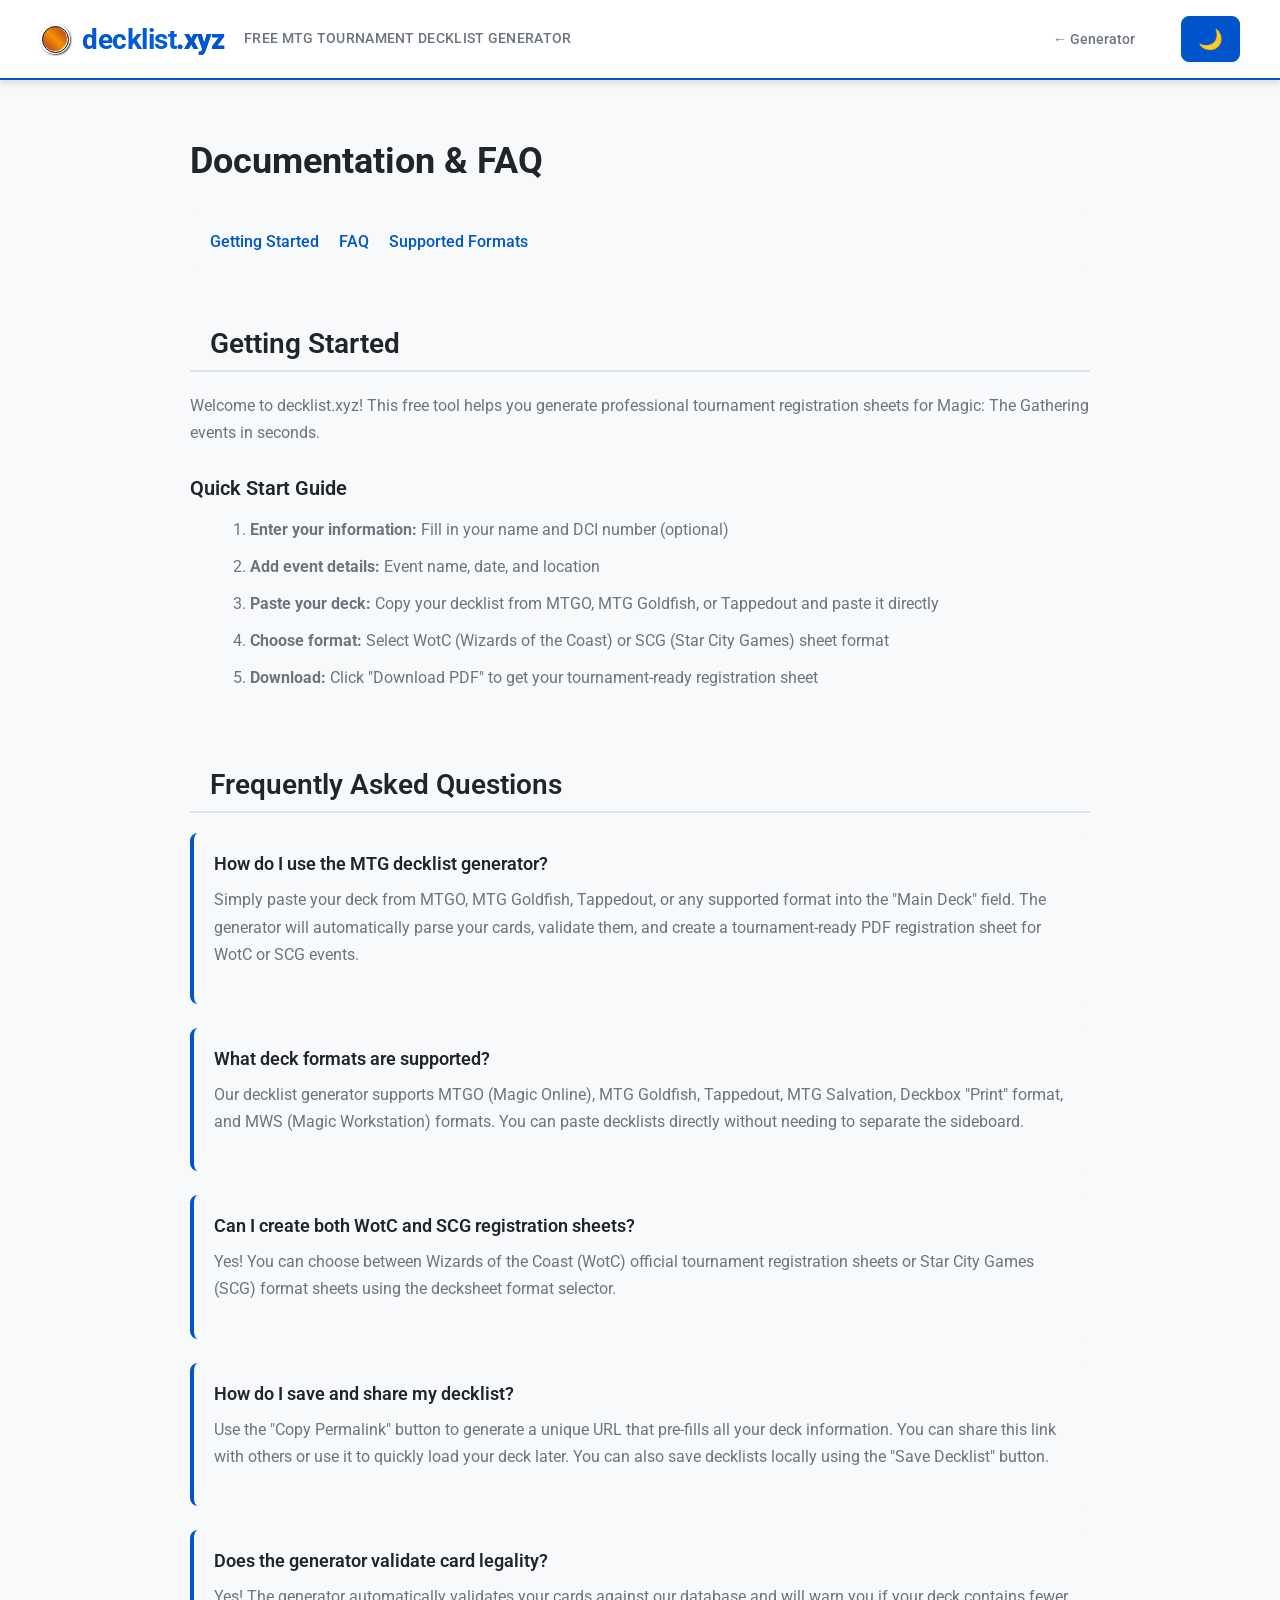
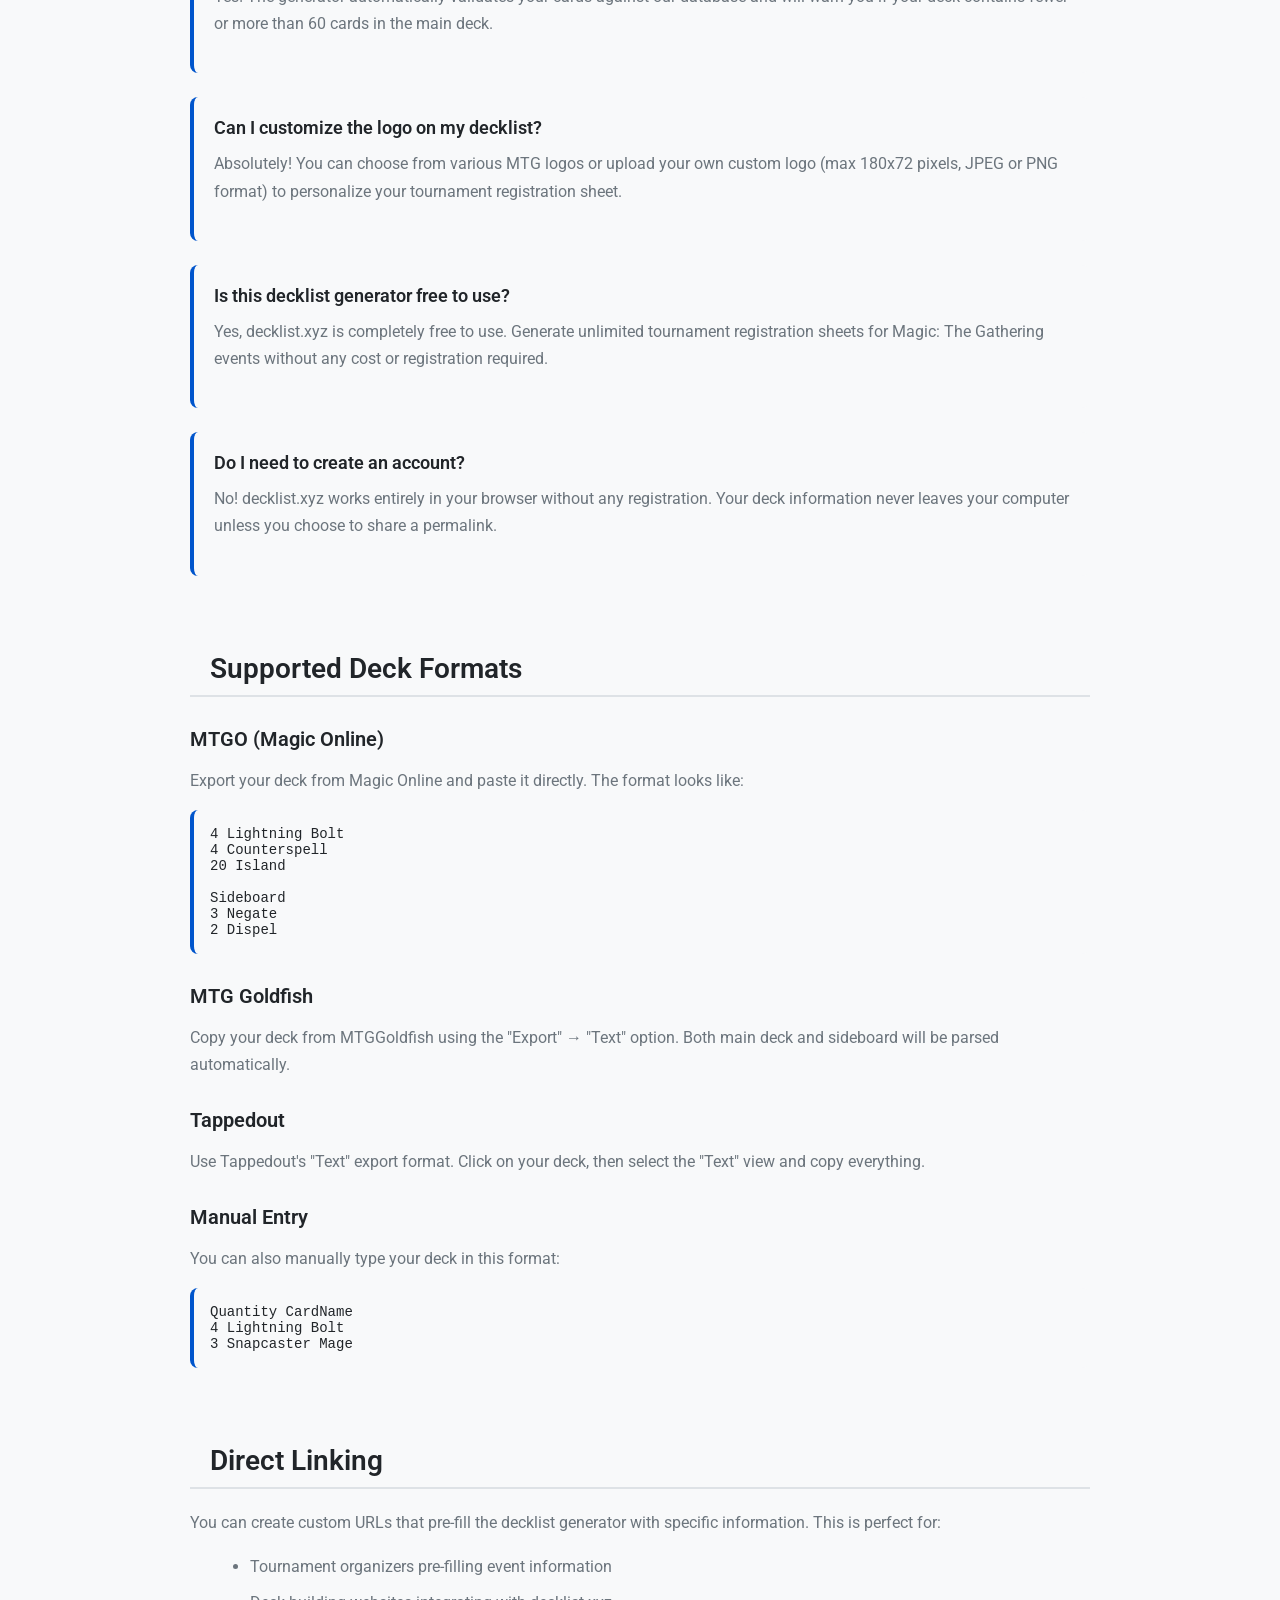
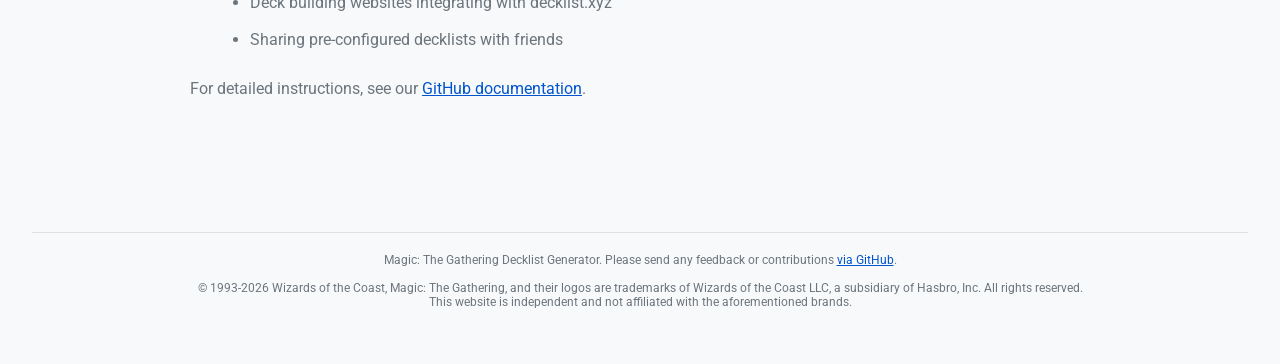
==== docs.html @ b52dbd91 "Updated docs" ====
<!DOCTYPE html>
<html lang="en">
<head>
  <title>Documentation & FAQ - MTG Decklist Generator | decklist.xyz</title>
  <meta charset="utf-8">
  <meta name="viewport" content="width=device-width, initial-scale=1">
  <meta name="description" content="Complete documentation and frequently asked questions for decklist.xyz - the free MTG tournament registration sheet generator. Learn how to use all features and formats.">
  <meta name="keywords" content="MTG decklist help, decklist generator tutorial, MTGO format, MTG Goldfish format, tournament registration help, WotC decklist guide">
  <meta name="author" content="decklist.xyz">
  <meta name="robots" content="index, follow">
  <link rel="canonical" href="https://decklist.xyz/docs.html">

  <!-- Open Graph / Facebook -->
  <meta property="og:type" content="website">
  <meta property="og:url" content="https://decklist.xyz/docs.html">
  <meta property="og:title" content="Documentation & FAQ - MTG Decklist Generator">
  <meta property="og:description" content="Complete documentation and frequently asked questions for decklist.xyz - the free MTG tournament registration sheet generator.">
  <meta property="og:image" content="https://decklist.xyz/images/logos/mtg.jpg">

  <!-- Twitter -->
  <meta property="twitter:card" content="summary_large_image">
  <meta property="twitter:url" content="https://decklist.xyz/docs.html">
  <meta property="twitter:title" content="Documentation & FAQ - MTG Decklist Generator">
  <meta property="twitter:description" content="Complete documentation and frequently asked questions for decklist.xyz.">
  <meta property="twitter:image" content="https://decklist.xyz/images/logos/mtg.jpg">

  <!-- FAQ Schema for Rich Snippets -->
  <script type="application/ld+json">
  {
    "@context": "https://schema.org",
    "@type": "FAQPage",
    "mainEntity": [
      {
        "@type": "Question",
        "name": "How do I use the MTG decklist generator?",
        "acceptedAnswer": {
          "@type": "Answer",
          "text": "Simply paste your deck from MTGO, MTG Goldfish, Tappedout, or any supported format into the Main Deck field. The generator will automatically parse your cards, validate them, and create a tournament-ready PDF registration sheet for WotC or SCG events."
        }
      },
      {
        "@type": "Question",
        "name": "What deck formats are supported?",
        "acceptedAnswer": {
          "@type": "Answer",
          "text": "Our decklist generator supports MTGO (Magic Online), MTG Goldfish, Tappedout, MTG Salvation, Deckbox Print format, and MWS (Magic Workstation) formats. You can paste decklists directly without needing to separate the sideboard."
        }
      },
      {
        "@type": "Question",
        "name": "Can I create both WotC and SCG registration sheets?",
        "acceptedAnswer": {
          "@type": "Answer",
          "text": "Yes! You can choose between Wizards of the Coast (WotC) official tournament registration sheets or Star City Games (SCG) format sheets using the decksheet format selector."
        }
      },
      {
        "@type": "Question",
        "name": "How do I save and share my decklist?",
        "acceptedAnswer": {
          "@type": "Answer",
          "text": "Use the Copy Permalink button to generate a unique URL that pre-fills all your deck information. You can share this link with others or use it to quickly load your deck later. You can also save decklists locally using the Save Decklist button."
        }
      },
      {
        "@type": "Question",
        "name": "Does the generator validate card legality?",
        "acceptedAnswer": {
          "@type": "Answer",
          "text": "Yes! The generator automatically validates your cards against our database and will warn you if your deck contains fewer or more than 60 cards in the main deck."
        }
      },
      {
        "@type": "Question",
        "name": "Can I customize the logo on my decklist?",
        "acceptedAnswer": {
          "@type": "Answer",
          "text": "Absolutely! You can choose from various MTG logos or upload your own custom logo (max 180x72 pixels, JPEG or PNG format) to personalize your tournament registration sheet."
        }
      },
      {
        "@type": "Question",
        "name": "Is this decklist generator free to use?",
        "acceptedAnswer": {
          "@type": "Answer",
          "text": "Yes, decklist.xyz is completely free to use. Generate unlimited tournament registration sheets for Magic: The Gathering events without any cost or registration required."
        }
      }
    ]
  }
  </script>

  <link rel="stylesheet" href="https://fonts.googleapis.com/css2?family=Roboto:wght@400;700&display=swap">
  <link rel="stylesheet" type="text/css" href="css/decklist.css">

  <!-- jQuery -->
  <script type="text/javascript" src="js/jquery/jquery-3.1.1.min.js"></script>

  <!-- Dark mode script -->
  <script>
    // Initialize dark mode from localStorage before page renders
    if (localStorage.getItem('darkMode') === 'true') {
      document.documentElement.classList.add('dark-mode');
    }

    document.addEventListener('DOMContentLoaded', function() {
      const body = document.body;
      const darkModeToggle = document.getElementById('darkModeToggle');
      const darkModeIcon = document.getElementById('darkModeIcon');

      // Apply saved dark mode preference
      const isDarkMode = localStorage.getItem('darkMode') === 'true';
      if (isDarkMode) {
        body.classList.add('dark-mode');
        darkModeIcon.textContent = '☀️';
      }

      // Toggle dark mode
      darkModeToggle.addEventListener('click', function() {
        body.classList.toggle('dark-mode');
        const isDark = body.classList.contains('dark-mode');

        // Update icon
        darkModeIcon.textContent = isDark ? '☀️' : '🌙';

        // Save preference
        localStorage.setItem('darkMode', isDark);
      });

      // Initialize random rarity icon
      const rarities = ['common', 'uncommon', 'rare', 'mythic'];
      const randomRarity = rarities[Math.floor(Math.random() * rarities.length)];
      const iconElement = document.getElementById('rarityIcon');

      if (iconElement) {
        iconElement.classList.add(randomRarity);

        // Add click handler to cycle through rarities
        iconElement.addEventListener('click', function() {
          const currentRarity = rarities.find(r => iconElement.classList.contains(r));
          const currentIndex = rarities.indexOf(currentRarity);
          const nextIndex = (currentIndex + 1) % rarities.length;

          // Remove current rarity class and add next one
          iconElement.classList.remove(currentRarity);
          iconElement.classList.add(rarities[nextIndex]);
        });

        // Make it look clickable
        iconElement.style.cursor = 'pointer';
      }

      // Update year
      document.getElementById('current-year').textContent = new Date().getFullYear();
    });
  </script>
</head>

<body>
  <!-- Navigation Bar -->
  <nav class="navbar">
    <div class="navbar-container">
      <div class="navbar-brand">
        <div class="brand-icon" id="rarityIcon"></div>
        <a href="/" style="text-decoration: none; color: inherit;">
          <span class="brand-text">decklist<span class="brand-highlight">.xyz</span></span>
        </a>
      </div>
      <h1>FREE MTG TOURNAMENT DECKLIST GENERATOR</h1>
      <div class="navbar-links">
        <a href="/">← Generator</a>
      </div>
      <button class="dark-mode-toggle" id="darkModeToggle" title="Toggle dark mode">
        <span id="darkModeIcon">🌙</span>
      </button>
    </div>
  </nav>

  <div class="wrapper">
    <div class="docs-container">
      <h2 class="docs-title">Documentation & FAQ</h2>

      <nav class="docs-nav">
        <a href="#getting-started">Getting Started</a>
        <a href="#faq">FAQ</a>
        <a href="#formats">Supported Formats</a>
      </nav>

      <!-- Getting Started Section -->
      <section id="getting-started" class="docs-section">
        <h2>Getting Started</h2>
        <p>Welcome to decklist.xyz! This free tool helps you generate professional tournament registration sheets for Magic: The Gathering events in seconds.</p>

        <div class="docs-subsection">
          <h3>Quick Start Guide</h3>
          <ol>
            <li><strong>Enter your information:</strong> Fill in your name and DCI number (optional)</li>
            <li><strong>Add event details:</strong> Event name, date, and location</li>
            <li><strong>Paste your deck:</strong> Copy your decklist from MTGO, MTG Goldfish, or Tappedout and paste it directly</li>
            <li><strong>Choose format:</strong> Select WotC (Wizards of the Coast) or SCG (Star City Games) sheet format</li>
            <li><strong>Download:</strong> Click "Download PDF" to get your tournament-ready registration sheet</li>
          </ol>
        </div>
      </section>

      <!-- FAQ Section -->
      <section id="faq" class="docs-section">
        <h2>Frequently Asked Questions</h2>

        <div class="faq-item">
          <h3>How do I use the MTG decklist generator?</h3>
          <p>Simply paste your deck from MTGO, MTG Goldfish, Tappedout, or any supported format into the "Main Deck" field. The generator will automatically parse your cards, validate them, and create a tournament-ready PDF registration sheet for WotC or SCG events.</p>
        </div>

        <div class="faq-item">
          <h3>What deck formats are supported?</h3>
          <p>Our decklist generator supports MTGO (Magic Online), MTG Goldfish, Tappedout, MTG Salvation, Deckbox "Print" format, and MWS (Magic Workstation) formats. You can paste decklists directly without needing to separate the sideboard.</p>
        </div>

        <div class="faq-item">
          <h3>Can I create both WotC and SCG registration sheets?</h3>
          <p>Yes! You can choose between Wizards of the Coast (WotC) official tournament registration sheets or Star City Games (SCG) format sheets using the decksheet format selector.</p>
        </div>

        <div class="faq-item">
          <h3>How do I save and share my decklist?</h3>
          <p>Use the "Copy Permalink" button to generate a unique URL that pre-fills all your deck information. You can share this link with others or use it to quickly load your deck later. You can also save decklists locally using the "Save Decklist" button.</p>
        </div>

        <div class="faq-item">
          <h3>Does the generator validate card legality?</h3>
          <p>Yes! The generator automatically validates your cards against our database and will warn you if your deck contains fewer or more than 60 cards in the main deck.</p>
        </div>

        <div class="faq-item">
          <h3>Can I customize the logo on my decklist?</h3>
          <p>Absolutely! You can choose from various MTG logos or upload your own custom logo (max 180x72 pixels, JPEG or PNG format) to personalize your tournament registration sheet.</p>
        </div>

        <div class="faq-item">
          <h3>Is this decklist generator free to use?</h3>
          <p>Yes, decklist.xyz is completely free to use. Generate unlimited tournament registration sheets for Magic: The Gathering events without any cost or registration required.</p>
        </div>

        <div class="faq-item">
          <h3>Do I need to create an account?</h3>
          <p>No! decklist.xyz works entirely in your browser without any registration. Your deck information never leaves your computer unless you choose to share a permalink.</p>
        </div>
      </section>

      <!-- Supported Formats Section -->
      <section id="formats" class="docs-section">
        <h2>Supported Deck Formats</h2>

        <div class="docs-subsection">
          <h3>MTGO (Magic Online)</h3>
          <p>Export your deck from Magic Online and paste it directly. The format looks like:</p>
          <pre><code>4 Lightning Bolt
4 Counterspell
20 Island

Sideboard
3 Negate
2 Dispel</code></pre>
        </div>

        <div class="docs-subsection">
          <h3>MTG Goldfish</h3>
          <p>Copy your deck from MTGGoldfish using the "Export" → "Text" option. Both main deck and sideboard will be parsed automatically.</p>
        </div>

        <div class="docs-subsection">
          <h3>Tappedout</h3>
          <p>Use Tappedout's "Text" export format. Click on your deck, then select the "Text" view and copy everything.</p>
        </div>

        <div class="docs-subsection">
          <h3>Manual Entry</h3>
          <p>You can also manually type your deck in this format:</p>
          <pre><code>Quantity CardName
4 Lightning Bolt
3 Snapcaster Mage</code></pre>
        </div>
      </section>

      <!-- Direct Linking Section -->
      <section id="direct-linking" class="docs-section">
        <h2>Direct Linking</h2>
        <p>You can create custom URLs that pre-fill the decklist generator with specific information. This is perfect for:</p>
        <ul>
          <li>Tournament organizers pre-filling event information</li>
          <li>Deck building websites integrating with decklist.xyz</li>
          <li>Sharing pre-configured decklists with friends</li>
        </ul>
        <p>For detailed instructions, see our <a href="https://github.com/DarioFT/decklist#direct-linking">GitHub documentation</a>.</p>
      </section>

    </div>

    <div class="footer">
      Magic: The Gathering Decklist Generator. Please send any feedback or contributions <a href="https://github.com/DarioFT/decklist">via GitHub</a>.
      <br><br>
      © 1993-<span id="current-year"></span> Wizards of the Coast, Magic: The Gathering, and their logos are trademarks of Wizards of the Coast LLC, a subsidiary of Hasbro, Inc. All rights reserved.
      <br>
      This website is independent and not affiliated with the aforementioned brands.
    </div>
  </div>
</body>
</html>
---- css/decklist.css ----
/* CSS Variables for theming */
:root {
  --bg-primary: #ffffff;
  --bg-secondary: #f8f9fa;
  --bg-tertiary: #e9ecef;
  --text-primary: #212529;
  --text-secondary: #6c757d;
  --border-color: #dee2e6;
  --border-color-hover: #adb5bd;
  --accent-color: #0055cc;
  --accent-hover: #0066dd;
  --shadow-sm: 0 1px 3px rgba(0, 0, 0, 0.08);
  --shadow-md: 0 4px 6px rgba(0, 0, 0, 0.1);
  --shadow-lg: 0 10px 20px rgba(0, 0, 0, 0.12);
  --radius-sm: 4px;
  --radius-md: 8px;
  --radius-lg: 12px;
  --transition: all 0.2s ease;
}

/* Dark mode variables */
body.dark-mode {
  --bg-primary: #1a1a1a;
  --bg-secondary: #2d2d2d;
  --bg-tertiary: #3a3a3a;
  --text-primary: #e9ecef;
  --text-secondary: #adb5bd;
  --border-color: #495057;
  --border-color-hover: #6c757d;
  --shadow-sm: 0 1px 3px rgba(0, 0, 0, 0.3);
  --shadow-md: 0 4px 6px rgba(0, 0, 0, 0.4);
  --shadow-lg: 0 10px 20px rgba(0, 0, 0, 0.5);
  --accent-color: #3388ff;
  --accent-hover: #4499ff;
}

.wrapper {
  width: 95%;
  max-width: 1400px;
  margin: 0 auto;
  padding: 20px 0;
}

.content-row {
  display: flex;
  gap: 30px;
  align-items: flex-start;
  margin-bottom: 20px;
}

.wrapleft {
  flex: 1;
  min-width: 0;
}

.left,
#sortorderwrapper {
  margin-right: 0;
}

.right {
  color: var(--text-primary);
  width: 440px;
  flex-shrink: 0;
  text-align: center;
  background: var(--bg-primary);
  border-radius: var(--radius-lg);
  padding: 24px;
  box-shadow: var(--shadow-md);
}

.right > * {
  margin-bottom: 0;
}

/* FAQ Section Styling */
.faq-section {
  max-width: 900px;
  margin: 60px auto 40px;
  padding: 0 20px;
}

.faq-section h2 {
  text-align: center;
  font-size: 28px;
  margin-bottom: 30px;
  border-left: none;
  padding: 0;
}

.faq-item {
  margin-bottom: 24px;
  padding: 20px;
  background: var(--bg-secondary);
  border-radius: var(--radius-md);
  border-left: 4px solid var(--accent-color);
  transition: var(--transition);
}

.faq-item:hover {
  background: var(--bg-tertiary);
  box-shadow: var(--shadow-sm);
}

.faq-item h3 {
  font-size: 18px;
  font-weight: 600;
  color: var(--text-primary);
  margin: 0 0 12px 0;
}

.faq-item p {
  font-size: 15px;
  line-height: 1.6;
  color: var(--text-secondary);
  margin: 0;
}

.footer {
  color: var(--text-secondary);
  font-size: 12px;
  margin-top: 30px;
  margin-bottom: 15px;
  text-align: center;
  width: 100%;
  padding: 20px 0;
  border-top: 1px solid var(--border-color);
}

a {
  text-decoration: none;
  color: var(--accent-color);
  transition: var(--transition);
}

a:hover {
  color: var(--accent-hover);
  text-decoration: underline;
}

body {
  padding: 0px;
  margin: 0px;
  font-family: "Roboto", sans-serif;
  background: var(--bg-secondary);
  color: var(--text-primary);
  transition: background 0.3s ease, color 0.3s ease;
  overflow-x: hidden;
}

/* Navigation Bar */
.navbar {
  background: var(--bg-primary);
  box-shadow: var(--shadow-md);
  border-bottom: 2px solid var(--accent-color);
}

.navbar-container {
  max-width: 1400px;
  margin: 0 auto;
  padding: 16px 40px;
  display: flex;
  align-items: center;
  justify-content: space-between;
  gap: 20px;
}

.navbar-brand {
  display: flex;
  align-items: center;
  gap: 12px;
  font-size: 28px;
  font-weight: 700;
  color: var(--text-primary);
  letter-spacing: -0.5px;
}

.brand-icon {
  width: 24px;
  height: 24px;
  border-radius: 50%;
  box-shadow: 1px 1px 2px rgba(0, 0, 0, 0.8);
  animation: pulse 2s ease-in-out infinite;
  flex-shrink: 0;
}

/* MTG Rarity Symbol Styles */
.brand-icon.common {
  background: rgb(33, 33, 33);
  border: 2px solid white;
}

.brand-icon.uncommon {
  background: linear-gradient(45deg, rgb(70, 100, 110), rgb(185, 220, 235), rgb(70, 100, 110));
  border: 2px solid black;
}

.brand-icon.rare {
  background: linear-gradient(45deg, rgb(118, 98, 55), rgb(230, 205, 140), rgb(118, 98, 55));
  border: 2px solid black;
}

.brand-icon.mythic {
  background: linear-gradient(45deg, rgb(180, 50, 25), rgb(245, 145, 5), rgb(180, 50, 25));
  border: 3px solid white;
  position: relative;
}

.brand-icon.mythic::before {
  content: '';
  position: absolute;
  top: -1.5px;
  left: -1.5px;
  right: -1.5px;
  bottom: -1.5px;
  border: 1.5px solid black;
  border-radius: 50%;
}

@keyframes pulse {
  0%, 100% {
    transform: scale(1);
  }
  50% {
    transform: scale(1.1);
  }
}

.brand-text {
  color: var(--accent-color); /* Fallback */
  background: linear-gradient(135deg, var(--accent-color) 0%, var(--accent-hover) 100%);
  -webkit-background-clip: text;
  -webkit-text-fill-color: transparent;
  background-clip: text;
  font-weight: 700;
}

/* Fallback for browsers that don't support background-clip: text */
@supports not ((-webkit-background-clip: text) or (background-clip: text)) {
  .brand-text {
    color: var(--accent-color);
  }
}

.brand-highlight {
  color: var(--accent-color);
  font-weight: 800;
  -webkit-text-fill-color: var(--accent-color);
}

.navbar-container h1 {
  font-size: 14px;
  color: var(--text-secondary);
  font-weight: 500;
  letter-spacing: 0.3px;
  text-transform: uppercase;
  margin: 0;
  padding: 0;
  flex: 1;
  text-align: left;
  line-height: 1.4;
}

.navbar-links {
  display: flex;
  gap: 20px;
  margin-left: auto;
  margin-right: 10px;
}

.navbar-links a {
  font-size: 14px;
  color: var(--text-secondary);
  text-decoration: none;
  font-weight: 500;
  transition: var(--transition);
  padding: 8px 16px;
  border-radius: var(--radius-sm);
}

.navbar-links a:hover {
  color: var(--accent-color);
  background: var(--bg-secondary);
}

iframe {
  border: none;
  border-radius: var(--radius-md);
  box-shadow: var(--shadow-sm);
}

/* Form sections as cards */
.left form > h2 {
  background: var(--bg-primary);
  border-radius: var(--radius-md);
  padding: 16px 20px;
  margin: 0 0 20px 0;
  box-shadow: var(--shadow-md);
  font-size: 18px;
  font-weight: 600;
  color: var(--text-primary);
  border-left: 4px solid var(--accent-color);
  transition: var(--transition);
}

.left form > h2:hover {
  box-shadow: var(--shadow-lg);
  transform: translateY(-1px);
}

h2 {
  font-size: 20px;
  padding: 16px 20px;
  display: block;
  color: var(--text-primary);
  margin: 0 0 20px 0;
  font-weight: 600;
  border-left: 4px solid var(--accent-color);
}

.right h2 {
  text-align: center;
  margin: 0 0 16px 0;
  padding: 0 0 12px 0;
  border-left: none;
  border-bottom: 2px solid var(--border-color);
  font-size: 18px;
  font-weight: 600;
}

.right h2:first-of-type {
  margin-top: 0;
}

.right h2:not(:first-of-type) {
  margin-top: 32px;
}

.left input,
.left textarea {
  border: 1px solid var(--border-color);
  background: var(--bg-primary);
  color: var(--text-primary);
  height: 40px;
  margin: 2px 6px 20px 0px;
  outline: 0 none;
  width: 70%;
  font-size: 14px;
  line-height: 20px;
  padding: 0 12px;
  border-radius: var(--radius-sm);
  transition: var(--transition);
  box-shadow: var(--shadow-sm);
}

.left input:hover,
.left textarea:hover {
  border-color: var(--border-color-hover);
  box-shadow: var(--shadow-md);
}

.left input:focus,
.left textarea:focus {
  border-color: var(--accent-color);
  box-shadow: 0 0 0 3px rgba(0, 85, 204, 0.1), var(--shadow-md);
  transform: translateY(-1px);
}

.left input.warning:hover,
.left textarea.warning:hover,
.left input.warning:focus,
.left textarea.warning:focus {
  border-color: #ffdc00;
}

.left input.error:hover,
.left textarea.error:hover,
.left input.error:focus,
.left textarea.error:focus {
  border-color: red;
}

.left input[disabled] {
  opacity: 0.6;
}

.left textarea {
  height: 120px;
  padding: 12px;
  resize: vertical;
  line-height: 1.5;
}

.left #protip {
  color: var(--text-secondary);
  font-size: 12px;
  display: block;
  margin-left: 14em;
  margin-top: -15px;
  margin-bottom: 15px;
  font-style: italic;
}

.tooltip {
  border: 2px solid var(--border-color);
  box-shadow: var(--shadow-lg);
  padding: 8px;
  position: absolute;
  z-index: 9999;
  background: var(--bg-primary);
  color: var(--text-primary);
  border-radius: var(--radius-sm);
}

.tooltip ul {
  margin-top: 0;
  margin-bottom: 0;
  color: var(--text-primary);
}

.left label {
  display: block;
  margin: 0;
}

.left label > span:first-child {
  color: var(--text-primary);
  float: left;
  margin-top: 12px;
  padding-right: 10px;
  text-align: right;
  width: 15%;
  font-weight: 500;
}

.left span {
  display: block;
  font-size: 13px;
}

#sortorderwrapper {
  background: var(--bg-primary);
  border-radius: var(--radius-md);
  padding: 20px;
  margin-bottom: 20px;
  box-shadow: var(--shadow-md);
}

#sortorderfloat {
  display: flex;
  flex-wrap: wrap;
  gap: 10px;
  justify-content: center;
}

#sortorderfloat input[type="radio"] {
  display: none;
}

#sortorderfloat label {
  padding: 10px 18px;
  background: var(--bg-primary);
  border: 1px solid var(--border-color);
  border-radius: var(--radius-sm);
  cursor: pointer;
  transition: var(--transition);
  font-size: 13px;
  font-weight: 500;
  color: var(--text-primary);
}

#sortorderfloat label:hover {
  background: var(--bg-secondary);
  transform: translateY(-1px);
  box-shadow: var(--shadow-sm);
}

#decksheetformatselector {
  display: flex;
  gap: 12px;
  justify-content: center;
  margin-bottom: 24px;
  padding: 12px;
  background: var(--bg-tertiary);
  border-radius: var(--radius-md);
}

#decksheetformatselector input[type="radio"] {
  display: none;
}

#decksheetformatselector label {
  padding: 10px 24px;
  background: var(--bg-primary);
  border: 1px solid var(--border-color);
  border-radius: var(--radius-sm);
  cursor: pointer;
  transition: var(--transition);
  font-size: 14px;
  font-weight: 500;
  color: var(--text-primary);
}

#decksheetformatselector label:hover {
  background: var(--bg-secondary);
  transform: translateY(-1px);
  box-shadow: var(--shadow-sm);
}

#logoselector {
  display: flex;
  align-items: center;
  justify-content: center;
  gap: 10px;
  margin-bottom: 24px;
  padding: 12px;
  background: var(--bg-tertiary);
  border-radius: var(--radius-md);
}

#logoselector label {
  font-size: 14px;
  font-weight: 500;
  color: var(--text-primary);
}

#logo-select {
  padding: 8px 12px;
  background: var(--bg-primary);
  border: 1px solid var(--border-color);
  border-radius: var(--radius-sm);
  color: var(--text-primary);
  font-size: 14px;
  cursor: pointer;
  transition: var(--transition);
  min-width: 180px;
}

#logo-select:hover {
  border-color: var(--border-color-hover);
  box-shadow: var(--shadow-sm);
}

#logo-select:focus {
  outline: none;
  border-color: var(--accent-color);
  box-shadow: 0 0 0 3px rgba(0, 85, 204, 0.1);
}

#decklistpreview {
  margin-bottom: 20px;
}

.right form {
  display: flex;
  flex-direction: column;
  gap: 10px;
  margin-bottom: 20px;
}

#download {
  padding: 16px 32px;
  font-size: 16px;
  font-weight: 700;
  border-radius: var(--radius-md);
  transition: var(--transition);
  cursor: pointer;
  box-shadow: var(--shadow-md);
  background: linear-gradient(135deg, var(--accent-color) 0%, var(--accent-hover) 100%);
  border: none;
  color: #ffffff;
  text-transform: uppercase;
  letter-spacing: 0.5px;
}

#download:hover {
  transform: translateY(-3px);
  box-shadow: var(--shadow-lg), 0 0 20px rgba(0, 85, 204, 0.3);
  background: linear-gradient(135deg, var(--accent-hover) 0%, var(--accent-color) 100%);
}

#download:active {
  transform: translateY(-1px);
  box-shadow: var(--shadow-sm);
}

#upload,
#permalink {
  padding: 12px 24px;
  font-size: 14px;
  font-weight: 500;
  border-radius: var(--radius-sm);
  transition: var(--transition);
  cursor: pointer;
  box-shadow: var(--shadow-sm);
  background: var(--bg-primary);
  border: 1px solid var(--border-color);
  color: var(--text-primary);
}

#upload:hover,
#permalink:not(:disabled):hover {
  transform: translateY(-2px);
  box-shadow: var(--shadow-md);
  background: var(--bg-secondary);
}

#upload,
#formupload {
  display: none;
}

.status {
  border-width: 0;
  border-left-width: 4px;
  border-style: solid;
  margin: 0;
  padding: 20px 25px;
  position: relative;
  border-radius: var(--radius-md);
  box-shadow: var(--shadow-sm);
  background: var(--bg-primary);
  transition: var(--transition);
  text-align: center;
}

.status.default,
.status.empty {
  border-color: #6c757d;
  background: linear-gradient(to right, rgba(108, 117, 125, 0.05), transparent);
}

.status.valid {
  border-color: #28a745;
  background: linear-gradient(to right, rgba(40, 167, 69, 0.05), transparent);
}

.status.warning {
  border-color: #ffc107;
  background: linear-gradient(to right, rgba(255, 193, 7, 0.05), transparent);
}

.status.error {
  border-color: #dc3545;
  background: linear-gradient(to right, rgba(220, 53, 69, 0.05), transparent);
}

.statusmark {
  font-family: "Roboto", sans-serif;
  font-size: 60px;
  font-weight: bold;
  height: 80px;
  margin: 10px;
  text-shadow: grey 0 0 3px;
}

.statusmark:before {
  content: "";
  display: block;
  height: 80px;
  margin: auto auto;
  width: 80px;
}

.valid .statusmark:before {
  background: url("../images/ok.png") center center / 80px no-repeat scroll;
}

.default .statusmark:before,
.empty .statusmark:before,
.warning .statusmark:before {
  background: url("../images/warning.png") center center / 80px no-repeat scroll;
}

.error .statusmark:before {
  background: url("../images/error.png") center center / 80px no-repeat scroll;
}

.status .details {
  color: var(--text-primary);
  list-style-type: none;
  margin: 0 auto;
  padding: 0;
  text-align: left;
  display: inline-block;
  max-width: 100%;
}

.details > li {
  line-height: 23px;
  list-style-type: none;
  margin-left: 25px;
  position: relative;
  transition: color 0.15s;
  color: var(--text-primary);
}

.details label {
  cursor: pointer;
  color: var(--text-primary);
}

.details .warning label:before,
.details .error label:before {
  content: "";
  display: block;
  height: 20px;
  overflow: visible;
  position: absolute;
  top: 0;
  left: -25px;
  width: 20px;
}

.details .warning label:before {
  background: url("../images/warning.png") center center / 20px no-repeat scroll;
}

.details .error label:before {
  background: url("../images/error.png") center center / 20px no-repeat scroll;
}

.details .warning:hover {
  color: #ffc107;
}

.details .error:hover {
  color: #dc3545;
}

.details ul {
  padding-left: 30px;
  color: var(--text-primary);
}

.details ul li {
  color: var(--text-primary);
}

#deckliststatuses {
  text-align: center;
  display: none;
  margin-bottom: 16px;
  padding: 12px;
  background: var(--bg-tertiary);
  border-radius: var(--radius-md);
}

.deckliststatus {
  vertical-align: bottom;
  display: none;
}

.deckliststatus img {
  height: 20px;
  margin-right: 0.3em;
  vertical-align: text-bottom;
  width: 20px;
}

input[type="radio"]:checked + label {
  background: var(--accent-color);
  color: #ffffff;
  font-weight: bold;
  box-shadow: 0 0 0 2px var(--accent-color), 0 0 12px rgba(0, 85, 204, 0.4), var(--shadow-md);
  border-color: var(--accent-color);
  transform: translateY(-2px);
}

body.dark-mode input[type="radio"]:checked + label {
  box-shadow: 0 0 0 2px var(--accent-color), 0 0 16px rgba(51, 136, 255, 0.6), var(--shadow-md);
}

input[type="radio"]:checked + label:hover {
  background: var(--accent-hover);
  color: #ffffff;
  font-weight: bold;
  transform: translateY(-2px);
}

a {
  text-decoration: underline;
}

#permalink:disabled {
  background-color: #ccc;
  color: #666;
  cursor: not-allowed;
}

/* Dark mode toggle button */
.dark-mode-toggle {
  padding: 10px 16px;
  background: var(--accent-color);
  border: 1px solid var(--accent-color);
  border-radius: var(--radius-md);
  cursor: pointer;
  font-size: 20px;
  box-shadow: var(--shadow-sm);
  transition: var(--transition);
  margin-left: auto;
  color: white;
}

.dark-mode-toggle:hover {
  transform: scale(1.1);
  box-shadow: var(--shadow-md);
  background: var(--accent-hover);
  border-color: var(--accent-hover);
}

/* Save/Load buttons container */
.deck-actions {
  margin-bottom: 24px;
  padding: 12px;
  background: var(--bg-tertiary);
  border-radius: var(--radius-md);
  display: flex;
  gap: 10px;
  flex-wrap: wrap;
  justify-content: center;
}

.deck-actions button {
  padding: 10px 20px;
  background: var(--bg-primary);
  border: 1px solid var(--border-color);
  border-radius: var(--radius-sm);
  cursor: pointer;
  transition: var(--transition);
  font-size: 13px;
  font-weight: 500;
  color: var(--text-primary);
}

.deck-actions button:hover {
  background: var(--bg-secondary);
  transform: translateY(-1px);
  box-shadow: var(--shadow-sm);
}

/* Custom Logo Upload styles */
#custom-logo-upload {
  padding: 12px;
  background: var(--bg-tertiary);
  border-radius: var(--radius-sm);
  text-align: center;
}

.custom-logo-btn {
  padding: 10px 16px;
  background: var(--accent-color);
  color: white;
  border: none;
  border-radius: var(--radius-sm);
  cursor: pointer;
  font-size: 13px;
  font-weight: 500;
  transition: var(--transition);
  box-shadow: var(--shadow-sm);
}

.custom-logo-btn:hover {
  background: var(--accent-hover);
  transform: translateY(-1px);
  box-shadow: var(--shadow-md);
}

.custom-logo-btn:active {
  transform: translateY(0);
  box-shadow: var(--shadow-sm);
}

#custom-logo-filename {
  display: inline-block;
  margin-left: 10px;
  font-size: 0.9em;
  color: var(--text-secondary);
}

/* Autocomplete styles */
.autocomplete-suggestions {
  position: absolute;
  background: var(--bg-primary);
  border: 1px solid var(--border-color);
  border-radius: var(--radius-sm);
  box-shadow: var(--shadow-lg);
  max-height: 200px;
  overflow-y: auto;
  z-index: 1000;
  margin-top: -18px;
}

.autocomplete-suggestion {
  padding: 10px 12px;
  cursor: pointer;
  transition: var(--transition);
  color: var(--text-primary);
  font-size: 14px;
}

.autocomplete-suggestion:hover,
.autocomplete-suggestion.selected {
  background: var(--bg-tertiary);
}

@media (max-width: 464px) {
  .navbar-container {
    padding: 12px 15px;
    gap: 8px;
    align-items: center;
    flex-wrap: wrap;
  }

  .navbar-brand {
    font-size: 18px;
    gap: 6px;
  }

  .brand-icon {
    width: 20px;
    height: 20px;
  }

  .navbar-tagline {
    display: none;
  }

  .wrapper {
    width: 100%;
    padding: 5px;
    box-sizing: border-box;
  }

  .content-row {
    flex-direction: column;
    gap: 15px;
  }

  .wrapleft {
    width: 100%;
  }

  .left {
    width: 100%;
    padding: 0;
    margin: 0;
  }

  .left form {
    width: 100%;
  }

  .left form > h2 {
    margin: 0 0 15px 0;
    padding: 12px 15px;
    font-size: 16px;
    width: 100%;
    box-sizing: border-box;
  }

  .left label {
    margin-bottom: 15px;
    display: block;
    width: 100%;
  }

  .left label > span:first-child {
    float: none;
    display: block;
    width: 100%;
    text-align: left;
    margin-top: 0;
    margin-bottom: 5px;
    padding-left: 0;
    font-size: 14px;
    font-weight: 500;
  }

  .left input,
  .left textarea {
    width: 100%;
    margin: 0 0 15px 0;
    padding: 10px;
    font-size: 16px;
    box-sizing: border-box;
  }

  .left textarea {
    padding: 10px;
    min-height: 100px;
  }

  .left #protip {
    margin-left: 0;
    margin-top: 5px;
    font-size: 11px;
    width: 100%;
    box-sizing: border-box;
  }

  #sortorderwrapper {
    padding: 15px;
    margin-bottom: 15px;
    width: 100%;
    box-sizing: border-box;
  }

  #sortorderfloat {
    gap: 8px;
  }

  #sortorderfloat label {
    font-size: 12px;
    padding: 8px 12px;
  }

  #logoselector {
    flex-direction: column;
    padding: 10px;
    gap: 8px;
    width: 100%;
    box-sizing: border-box;
  }

  #logo-select {
    width: 100%;
    box-sizing: border-box;
  }

  .right {
    position: relative;
    top: 0;
    max-height: none;
    width: 100%;
    padding: 15px;
    margin: 0;
    box-sizing: border-box;
  }

  .right h2 {
    font-size: 16px;
  }

  #decklist {
    width: 100%;
    box-sizing: border-box;
  }

  .dark-mode-toggle {
    padding: 6px 10px;
    font-size: 16px;
  }

  .deck-actions {
    padding: 10px;
    gap: 8px;
    width: 100%;
    box-sizing: border-box;
  }

  .deck-actions button {
    padding: 8px 16px;
    font-size: 12px;
  }

  #download {
    padding: 14px 24px;
    font-size: 14px;
    width: 100%;
    box-sizing: border-box;
  }

  #upload,
  #permalink {
    width: 100%;
    box-sizing: border-box;
  }

  .footer {
    font-size: 11px;
    padding: 15px 5px;
  }
}

@media (max-width: 768px) {
  .navbar-container {
    padding: 14px 20px;
    flex-wrap: wrap;
    justify-content: center;
  }

  .navbar-brand {
    font-size: 22px;
  }

  .brand-icon {
    width: 22px;
    height: 22px;
  }

  .navbar-tagline {
    font-size: 12px;
  }

  .wrapper {
    padding: 10px;
  }

  .content-row {
    flex-direction: column;
    gap: 20px;
  }

  .wrapleft {
    width: 100%;
  }

  .left {
    width: 100%;
    margin: 0;
    padding: 0;
  }

  .left form {
    width: 100%;
  }

  .right {
    width: 100%;
    margin: 0;
    margin-bottom: 20px;
    position: relative;
    top: 0;
    max-height: none;
    box-sizing: border-box;
  }

  .left form > h2 {
    font-size: 17px;
    padding: 14px 18px;
    width: 100%;
    box-sizing: border-box;
  }

  .left label {
    width: 100%;
    display: block;
  }

  .left label > span:first-child {
    float: none;
    display: block;
    width: 100%;
    text-align: left;
    margin-top: 0;
    margin-bottom: 8px;
    padding-left: 0;
    font-size: 14px;
    font-weight: 500;
  }

  .left input,
  .left textarea {
    width: 100%;
    margin: 0 0 18px 0;
    box-sizing: border-box;
  }

  .left #protip {
    margin-left: 0;
    margin-top: 5px;
    width: 100%;
  }

  #decklist {
    width: 100%;
    height: 120vw;
    box-sizing: border-box;
  }

  #sortorderwrapper {
    text-align: center;
    margin-right: 0;
    padding: 18px;
    width: 100%;
    box-sizing: border-box;
  }

  #sortorderfloat {
    display: flex;
    flex-wrap: wrap;
    gap: 10px;
  }

  #logoselector {
    padding: 12px;
    width: 100%;
    box-sizing: border-box;
  }

  #logo-select {
    min-width: 150px;
  }

  .footer {
    margin-left: 0;
    width: 100%;
    padding: 15px 10px;
    box-sizing: border-box;
  }

  .deck-actions {
    flex-direction: column;
    padding: 12px;
    width: 100%;
    box-sizing: border-box;
  }

  .deck-actions button {
    width: 100%;
    padding: 12px;
  }

  #download {
    padding: 15px 28px;
    font-size: 15px;
    width: 100%;
    box-sizing: border-box;
  }

  #upload,
  #permalink {
    width: 100%;
    box-sizing: border-box;
  }

  .status {
    margin: 15px 0;
    padding: 15px 20px;
    width: 100%;
    box-sizing: border-box;
  }
}

/* Docs Page Styling */
.docs-container {
  max-width: 900px;
  margin: 0 auto;
  padding: 40px 20px;
}

.docs-title {
  font-size: 36px;
  font-weight: 700;
  color: var(--text-primary);
  margin-bottom: 30px;
  text-align: left;
  border-left: none;
  padding: 0;
}

.docs-nav {
  display: flex;
  gap: 20px;
  margin-bottom: 40px;
  padding: 20px;
  background: var(--bg-secondary);
  border-radius: var(--radius-md);
  flex-wrap: wrap;
}

.docs-nav a {
  color: var(--accent-color);
  text-decoration: none;
  font-weight: 500;
  transition: var(--transition);
}

.docs-nav a:hover {
  color: var(--accent-hover);
  text-decoration: underline;
}

.docs-section {
  margin-bottom: 60px;
}

.docs-section h2 {
  font-size: 28px;
  font-weight: 600;
  color: var(--text-primary);
  margin-bottom: 20px;
  padding-bottom: 10px;
  border-bottom: 2px solid var(--border-color);
  border-left: none;
}

.docs-section p {
  font-size: 16px;
  line-height: 1.7;
  color: var(--text-secondary);
  margin-bottom: 16px;
}

.docs-section ul,
.docs-section ol {
  margin-left: 20px;
  margin-bottom: 20px;
  line-height: 1.8;
  color: var(--text-secondary);
}

.docs-section li {
  margin-bottom: 8px;
}

.docs-subsection {
  margin-top: 30px;
}

.docs-subsection h3 {
  font-size: 20px;
  font-weight: 600;
  color: var(--text-primary);
  margin-bottom: 12px;
}

.docs-subsection pre {
  background: var(--bg-secondary);
  padding: 16px;
  border-radius: var(--radius-md);
  border-left: 4px solid var(--accent-color);
  overflow-x: auto;
  margin-bottom: 20px;
}

.docs-subsection code {
  font-family: 'Courier New', monospace;
  font-size: 14px;
  color: var(--text-primary);
}
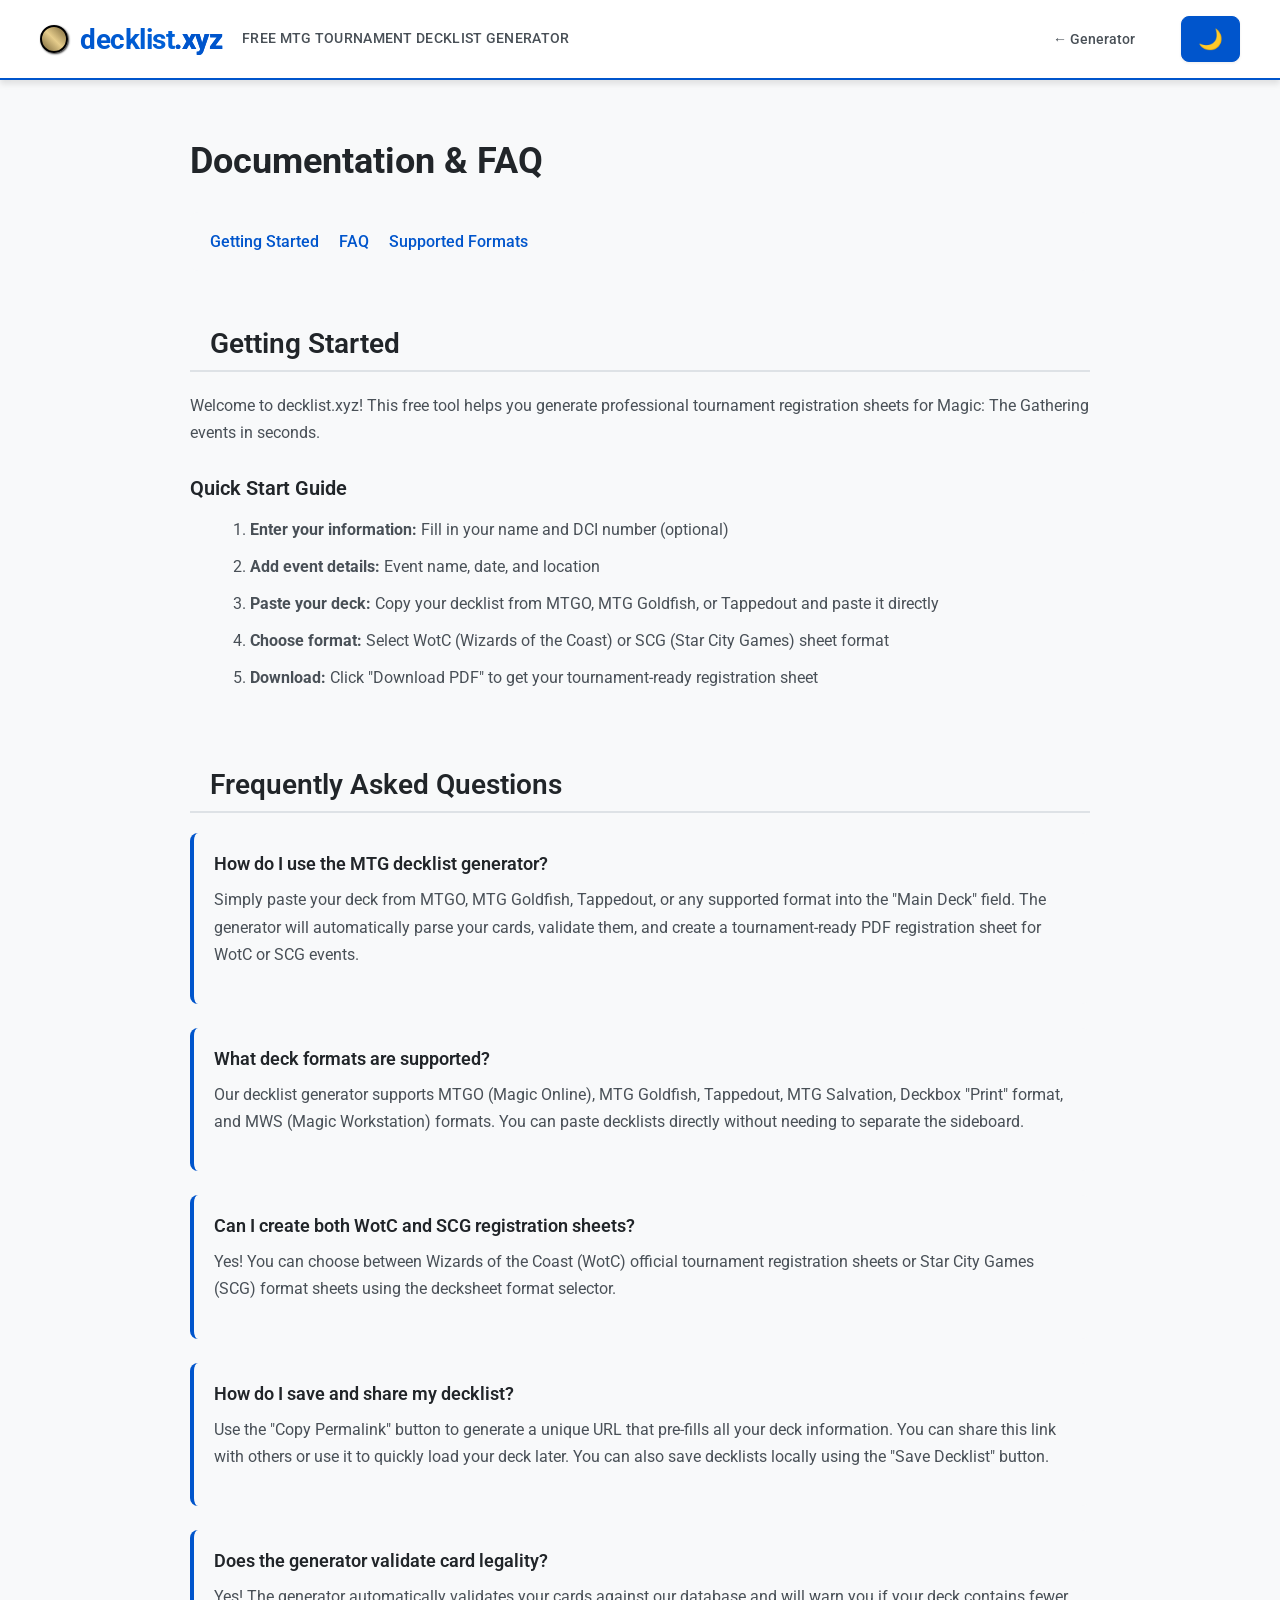
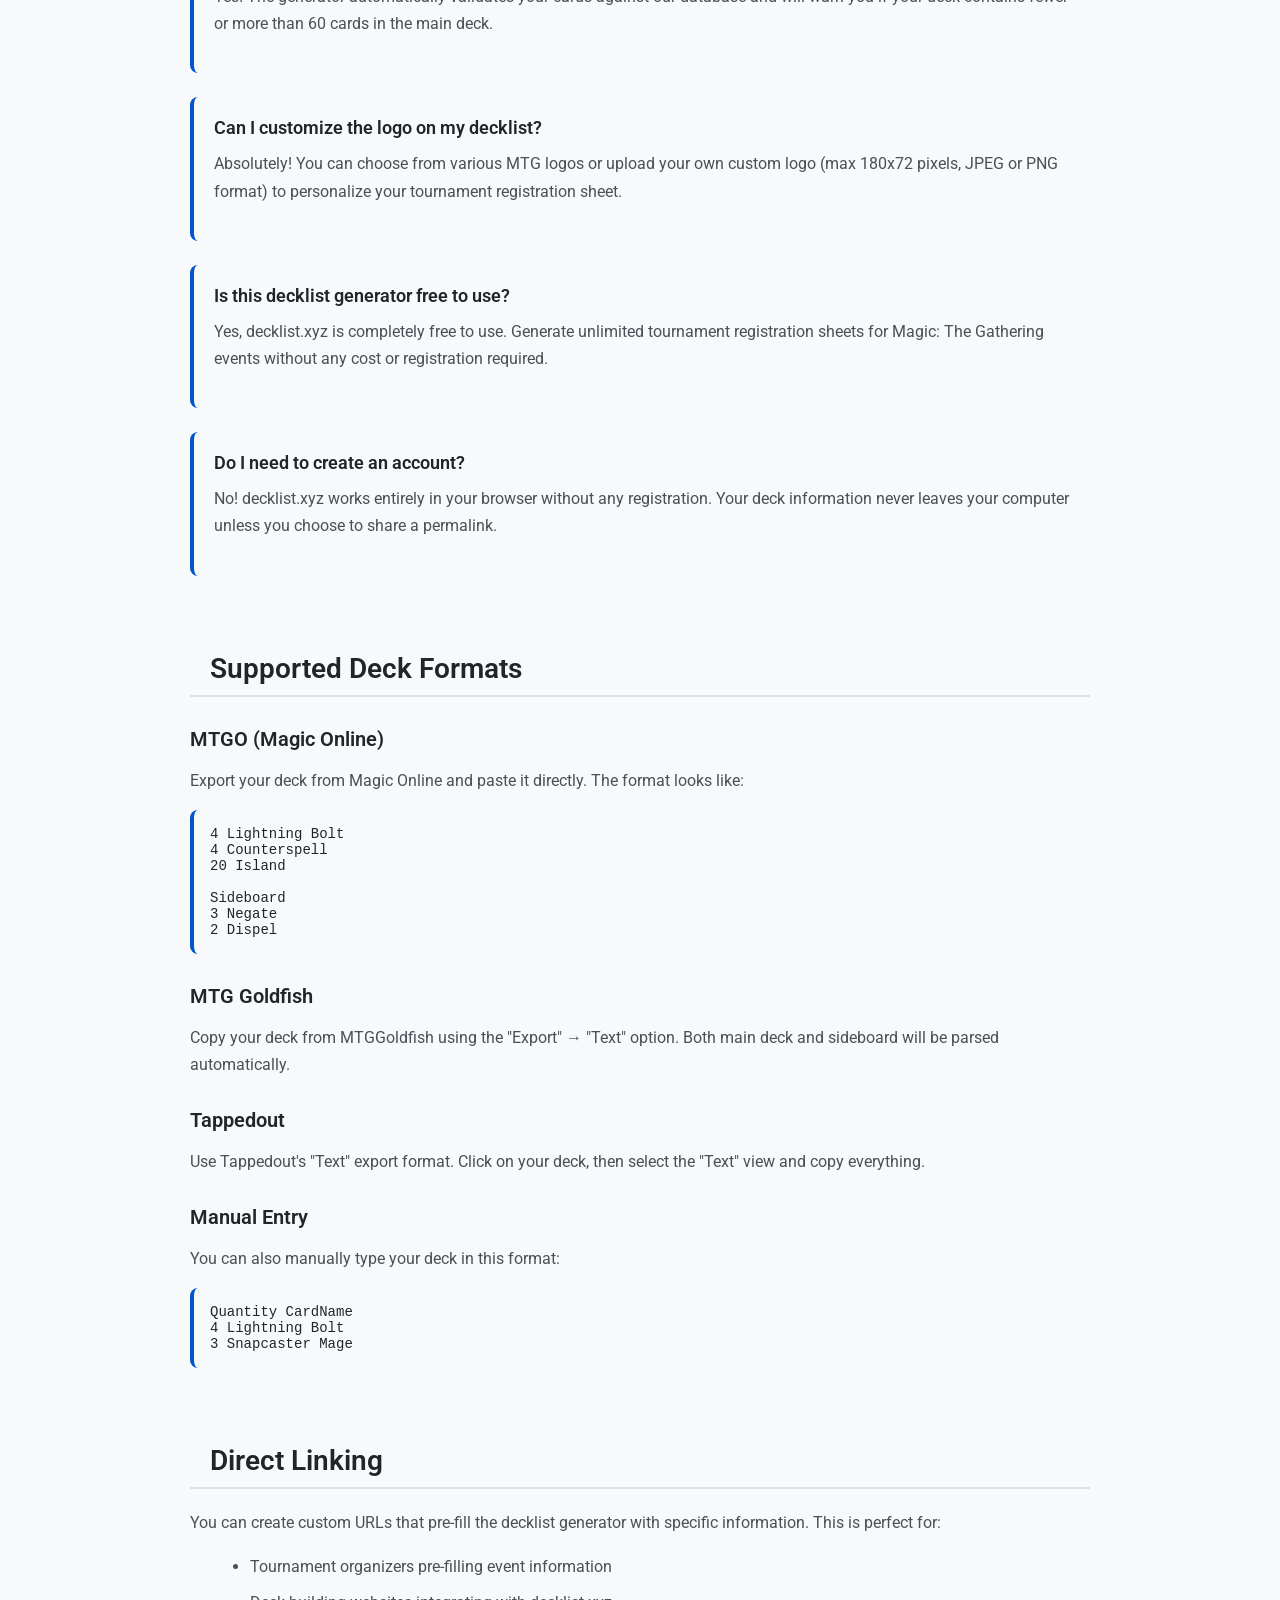
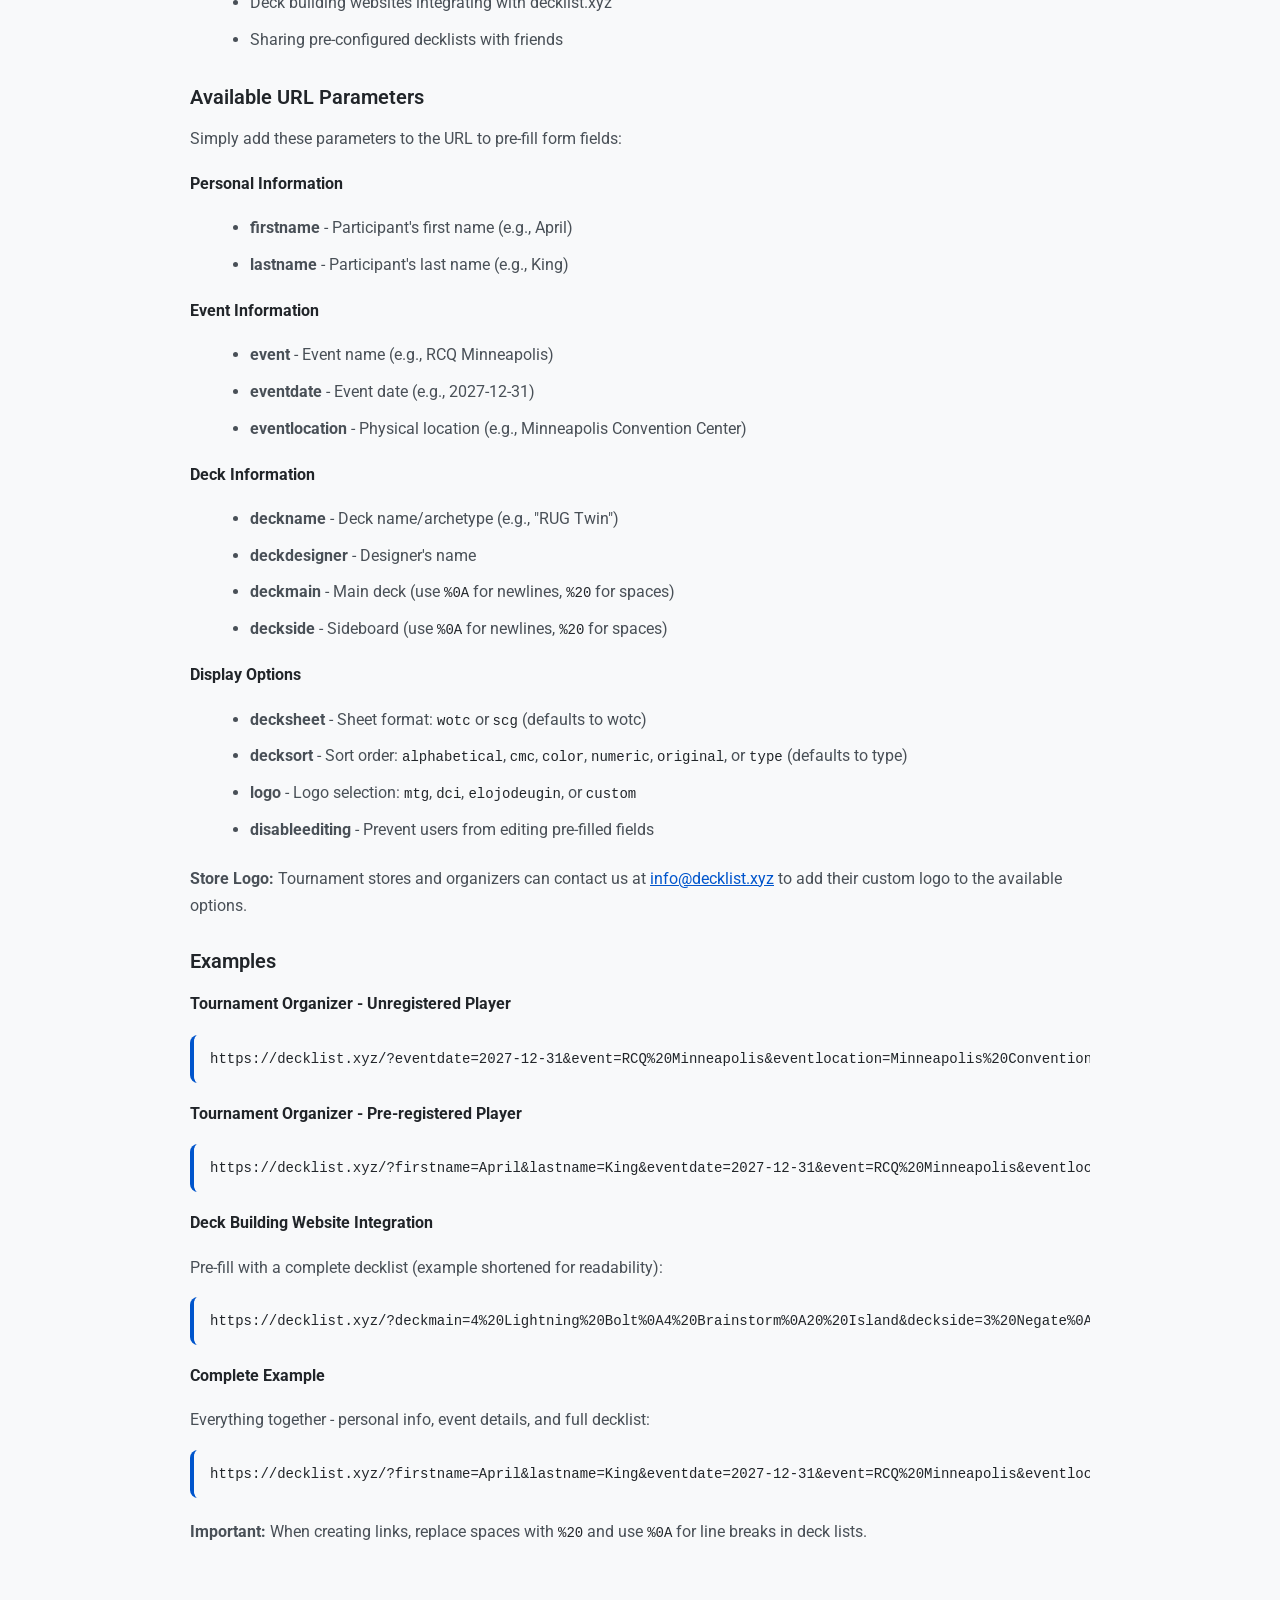
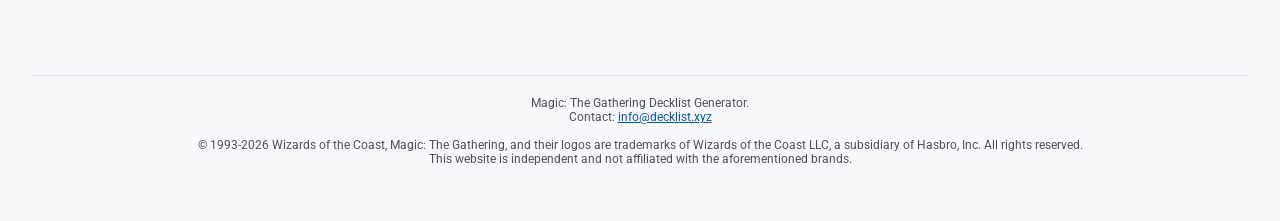
==== commit bbf717c0: "Contact and docs update" ====
--- a/docs.html
+++ b/docs.html
@@ -292,13 +292,70 @@
           <li>Deck building websites integrating with decklist.xyz</li>
           <li>Sharing pre-configured decklists with friends</li>
         </ul>
-        <p>For detailed instructions, see our <a href="https://github.com/DarioFT/decklist#direct-linking">GitHub documentation</a>.</p>
+
+        <div class="docs-subsection">
+          <h3>Available URL Parameters</h3>
+          <p>Simply add these parameters to the URL to pre-fill form fields:</p>
+
+          <h4>Personal Information</h4>
+          <ul>
+            <li><strong>firstname</strong> - Participant's first name (e.g., April)</li>
+            <li><strong>lastname</strong> - Participant's last name (e.g., King)</li>
+          </ul>
+
+          <h4>Event Information</h4>
+          <ul>
+            <li><strong>event</strong> - Event name (e.g., RCQ Minneapolis)</li>
+            <li><strong>eventdate</strong> - Event date (e.g., 2027-12-31)</li>
+            <li><strong>eventlocation</strong> - Physical location (e.g., Minneapolis Convention Center)</li>
+          </ul>
+
+          <h4>Deck Information</h4>
+          <ul>
+            <li><strong>deckname</strong> - Deck name/archetype (e.g., "RUG Twin")</li>
+            <li><strong>deckdesigner</strong> - Designer's name</li>
+            <li><strong>deckmain</strong> - Main deck (use <code>%0A</code> for newlines, <code>%20</code> for spaces)</li>
+            <li><strong>deckside</strong> - Sideboard (use <code>%0A</code> for newlines, <code>%20</code> for spaces)</li>
+          </ul>
+
+          <h4>Display Options</h4>
+          <ul>
+            <li><strong>decksheet</strong> - Sheet format: <code>wotc</code> or <code>scg</code> (defaults to wotc)</li>
+            <li><strong>decksort</strong> - Sort order: <code>alphabetical</code>, <code>cmc</code>, <code>color</code>, <code>numeric</code>, <code>original</code>, or <code>type</code> (defaults to type)</li>
+            <li><strong>logo</strong> - Logo selection: <code>mtg</code>, <code>dci</code>, <code>elojodeugin</code>, or <code>custom</code></li>
+            <li><strong>disableediting</strong> - Prevent users from editing pre-filled fields</li>
+          </ul>
+
+          <p><strong>Store Logo:</strong> Tournament stores and organizers can contact us at <a href="mailto:info@decklist.xyz">info@decklist.xyz</a> to add their custom logo to the available options.</p>
+        </div>
+
+        <div class="docs-subsection">
+          <h3>Examples</h3>
+
+          <h4>Tournament Organizer - Unregistered Player</h4>
+          <pre><code>https://decklist.xyz/?eventdate=2027-12-31&event=RCQ%20Minneapolis&eventlocation=Minneapolis%20Convention%20Center</code></pre>
+
+          <h4>Tournament Organizer - Pre-registered Player</h4>
+          <pre><code>https://decklist.xyz/?firstname=April&lastname=King&eventdate=2027-12-31&event=RCQ%20Minneapolis&eventlocation=Minneapolis%20Convention%20Center</code></pre>
+
+          <h4>Deck Building Website Integration</h4>
+          <p>Pre-fill with a complete decklist (example shortened for readability):</p>
+          <pre><code>https://decklist.xyz/?deckmain=4%20Lightning%20Bolt%0A4%20Brainstorm%0A20%20Island&deckside=3%20Negate%0A2%20Dispel</code></pre>
+
+          <h4>Complete Example</h4>
+          <p>Everything together - personal info, event details, and full decklist:</p>
+          <pre><code>https://decklist.xyz/?firstname=April&lastname=King&eventdate=2027-12-31&event=RCQ%20Minneapolis&eventlocation=Minneapolis%20Convention%20Center&deckname=Miracles&deckdesigner=CubeApril&deckmain=4%20Brainstorm%0A4%20Force%20of%20Will%0A4%20Island</code></pre>
+
+          <p><strong>Important:</strong> When creating links, replace spaces with <code>%20</code> and use <code>%0A</code> for line breaks in deck lists.</p>
+        </div>
       </section>
 
     </div>
 
     <div class="footer">
-      Magic: The Gathering Decklist Generator. Please send any feedback or contributions <a href="https://github.com/DarioFT/decklist">via GitHub</a>.
+      Magic: The Gathering Decklist Generator.
+      <br>
+      Contact: <a href="mailto:info@decklist.xyz">info@decklist.xyz</a>
       <br><br>
       © 1993-<span id="current-year"></span> Wizards of the Coast, Magic: The Gathering, and their logos are trademarks of Wizards of the Coast LLC, a subsidiary of Hasbro, Inc. All rights reserved.
       <br>
--- a/css/decklist.css
+++ b/css/decklist.css
@@ -4,7 +4,7 @@
   --bg-secondary: #f8f9fa;
   --bg-tertiary: #e9ecef;
   --text-primary: #212529;
-  --text-secondary: #6c757d;
+  --text-secondary: #495057;
   --border-color: #dee2e6;
   --border-color-hover: #adb5bd;
   --accent-color: #0055cc;
@@ -922,7 +922,7 @@
     height: 20px;
   }
 
-  .navbar-tagline {
+  .navbar-container h1 {
     display: none;
   }
 
@@ -994,7 +994,7 @@
   .left #protip {
     margin-left: 0;
     margin-top: 5px;
-    font-size: 11px;
+    font-size: 12px;
     width: 100%;
     box-sizing: border-box;
   }
@@ -1078,7 +1078,7 @@
   }
 
   .footer {
-    font-size: 11px;
+    font-size: 12px;
     padding: 15px 5px;
   }
 }
@@ -1099,8 +1099,8 @@
     height: 22px;
   }
 
-  .navbar-tagline {
-    font-size: 12px;
+  .navbar-container h1 {
+    display: none;
   }
 
   .wrapper {
